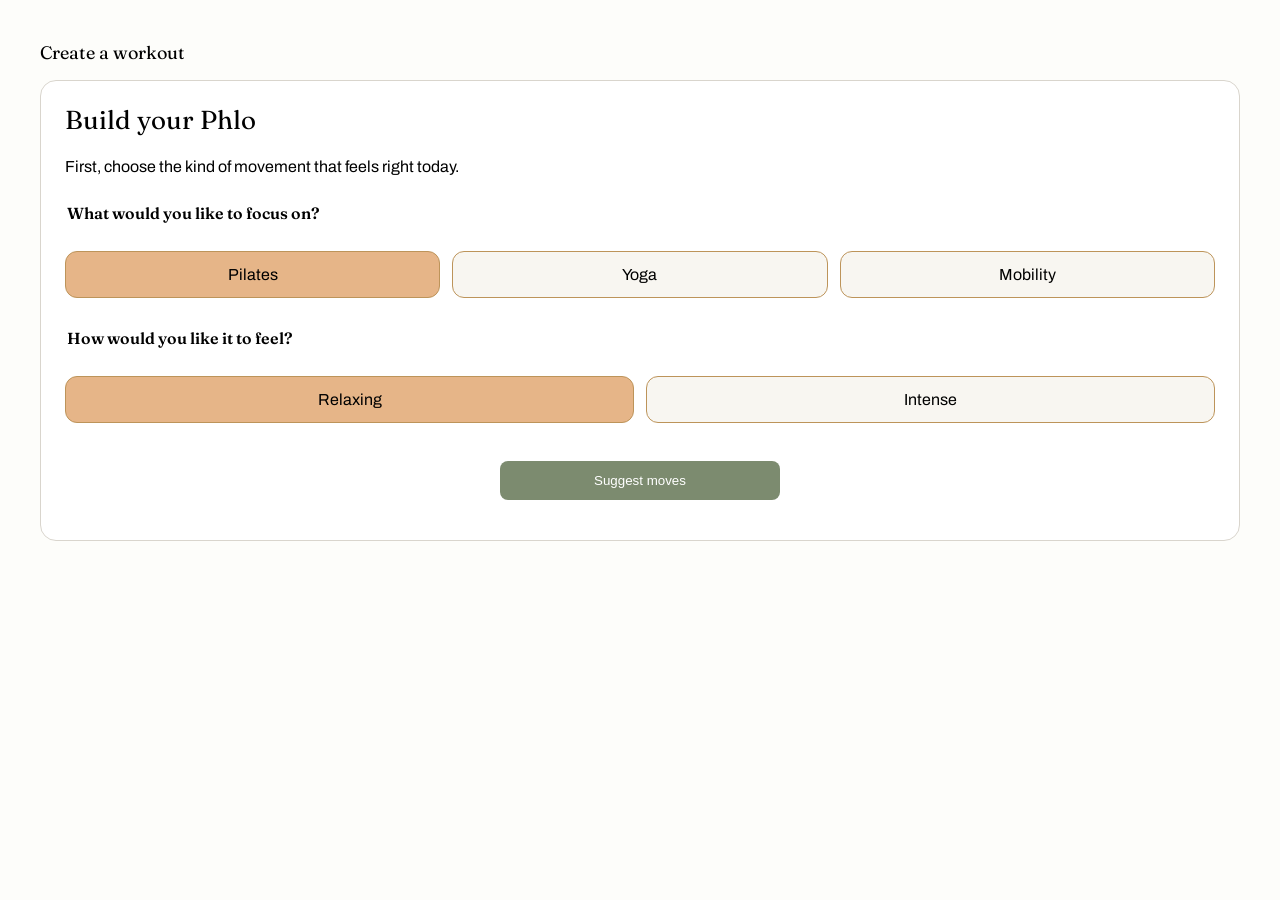
==== create-workout.html @ 98a05dc1 "Add files via upload" ====
<!DOCTYPE html>
<html lang="en">

<head>
  <meta charset="UTF-8">
  <meta name="viewport" content="width=device-width, initial-scale=1.0">
  <title>Create a workout · Phlo</title>

  <link rel="stylesheet" href="styles.css">
</head>

<body class="create-workout-page">

  <main>

    <h3>Create a workout</h3>

    <section class="workout-form">

  <h2>Build your Phlo</h2>

  <p class="form-intro">
    First, choose the kind of movement that feels right today.
  </p>

  <fieldset class="choice-group">
    <legend>What would you like to focus on?</legend>

   <div class="choice-options focus-options">
      <label class="choice-card">
        <input type="radio" name="focus" value="Pilates" checked>
        <span>Pilates</span>
      </label>

      <label class="choice-card">
        <input type="radio" name="focus" value="Yoga">
        <span>Yoga</span>
      </label>

      <label class="choice-card">
        <input type="radio" name="focus" value="Mobility">
        <span>Mobility</span>
      </label>
    </div>
  </fieldset>

  <fieldset class="choice-group">
    <legend>How would you like it to feel?</legend>

    <div class="choice-options">
      <label class="choice-card">
        <input type="radio" name="intensity" value="Relaxing" checked>
        <span>Relaxing</span>
      </label>

      <label class="choice-card">
        <input type="radio" name="intensity" value="Intense">
        <span>Intense</span>
      </label>
    </div>
  </fieldset>

  <button class="create-workout-button" type="button">
    Suggest moves
  </button>

  <p class="workout-result"></p>

</section>
<section class="suggested-moves-screen">

  <h2>Your suggested moves</h2>

  <p class="suggestions-intro">
    Here's some moves to get you started.
    You can customise it before saving.
  </p>

  <div class="suggested-exercises">

    <button class="exercise-choice" type="button" aria-pressed="true">
      <span>Cat-cow</span>
      <span class="exercise-choice-status">✓ Added</span>
    </button>

    <button class="exercise-choice" type="button" aria-pressed="true">
      <span>Child's pose</span>
      <span class="exercise-choice-status">✓ Added</span>
    </button>

    <button class="exercise-choice" type="button" aria-pressed="true">
      <span>Bridge</span>
      <span class="exercise-choice-status">✓ Added</span>
    </button>

    <button class="exercise-choice" type="button" aria-pressed="false">
      <span>Downward dog</span>
      <span class="exercise-choice-status">+ Add</span>
    </button>
    <button class="exercise-choice" type="button" aria-pressed="false">
  <span>Hundred</span>
  <span class="exercise-choice-status">+ Add</span>
</button>

<button class="exercise-choice" type="button" aria-pressed="false">
  <span>Roll up</span>
  <span class="exercise-choice-status">+ Add</span>
</button>

<button class="exercise-choice" type="button" aria-pressed="false">
  <span>Plank</span>
  <span class="exercise-choice-status">+ Add</span>
</button>

<button class="exercise-choice" type="button" aria-pressed="false">
  <span>Side plank</span>
  <span class="exercise-choice-status">+ Add</span>
</button>

  </div>

  <button class="create-workout-button suggest-different-button" type="button">
  Suggest different moves
</button>

 <button class="create-workout-button continue-to-durations-button" type="button">
  Continue to customise
</button>

</section>
<section class="duration-screen">

  <h2>Customise your Phlo</h2>

  <p>
    Adjust how long each move lasts and the rest between exercises.
  </p>

  <div class="duration-exercise-list"></div>

  <label for="rest-duration">Rest between exercises</label>

  <select id="rest-duration">
    <option value="0">No rest</option>
    <option value="10" selected>10 seconds</option>
    <option value="20">20 seconds</option>
    <option value="30">30 seconds</option>
  </select>

  <button class="create-workout-button review-workout-button" type="button">
  Review your Phlo
</button>

</section>
<section class="review-screen">

  <h2>Review your Phlo</h2>

  <p>
    Happy with your moves? Give your Phlo a name before saving it.
  </p>

  <label for="flow-name">Name your Phlo</label>
  <input
    id="flow-name"
    type="text"
    value="Morning Flow - short"
    maxlength="40"
  >

  <div class="review-summary">

    <h3>Your Phlo</h3>

    <div id="review-exercise-list"></div>

    <div class="review-stats">
      <p>
        <span>Moves</span>
        <strong id="review-move-count">0</strong>
      </p>

      <p>
        <span>Rest between exercises</span>
        <strong id="review-rest">10 seconds</strong>
      </p>

      <p>
        <span>Total time</span>
        <strong id="review-total-time">0 min</strong>
      </p>
    </div>

  </div>

  <button class="create-workout-button save-flow-button" type="button">
    Save Phlo
  </button>

</section>
<section class="flow-saved-screen">

  <div class="flow-saved-check" aria-hidden="true">✓</div>

  <h2>
    <span id="saved-flow-name">Your flow</span>
    added to your home screen
  </h2>

  <p>You can start this workout anytime from “My Phlos.”</p>

  <a class="add-workout-button return-home-button" href="index.html">
    Return home
  </a>

</section>

    <section class="generated-workout">

     <h3 class="generated-workout-title">Your workout is ready</h3>

      <h4 class="generated-workout-title"></h4>

      <p class="generated-workout-details"></p>

      <p class="generated-workout-description"></p>

      <button class="start-generated-workout">Start workout</button>

    </section>


    <section class="workout-screen">

      <h2>Let's move</h2>

      <p class="workout-screen-details"></p>

      <div class="exercise-card">
        <h3>Cat-cow</h3>
        <p>60 seconds</p>
      </div>

      <div class="exercise-card">
        <h3>Child's pose</h3>
        <p>60 seconds</p>
      </div>

      <button class="next-exercise-button">Next exercise</button>

      <button class="reset-workout-button">End workout</button>

    </section>
    <section class="workout-complete">
  <h1>Workout complete!</h1>
  <a class="add-workout-button return-home-button" href="index.html">Return home</a>
</section>
  </main>

  <script src="script.js"></script>

</body>

</html>
---- styles.css ----
@import url('https://fonts.googleapis.com/css2?family=Archivo:wght@400;500;600&family=Fraunces:wght@400;500;600&display=swap');
body {
  background-color: #FDFDFA;
  font-family: 'Archivo', sans-serif;
  margin: 0;
  padding: 24px;
}
p {
  font-size: 16px;
  line-height: 1.5;
  font-weight: 400;
}
header,
main {
  max-width: 600px;
}
h1 {
  font-family: 'Fraunces', serif;
  font-size: 40px;
  color: #515938;
}

h2 {
  font-family: 'Fraunces', serif;
  font-size: 26px;
  font-weight: 400;
  line-height: 30px;
  margin-top: 8px;
  margin-bottom: 20px;
}

h3 {
  font-family: 'Fraunces', serif;
  font-size: 18px;
  font-weight: 400;
  line-height: 22px;
  margin-bottom: 8px;
}
.workout-card {
  background-color: F8F6F1;
  padding: 16px;
  border-radius: 20px;
  border: 1px solid #D9D9D9;
  flex: 0 0 80%;
}
.workout-container {
  display: flex;
  gap: 12px;
  overflow-x: auto;
}
.workout-card p {
  margin-top: 4px;
  margin-bottom: 20px;
}
.workout-card button {
  padding: 12px 20px;
  border: none;
  border-radius: 8px;
  cursor: pointer;
  background-color: #7C8B6F;
  color: white;
}
.intro {
  font-size: 16px;
  line-height: 22px;
  font-weight: 400;
}
.workout-card p {
  font-size: 12px;
  line-height: 13px;
  font-weight: 400;
}

  .add-workout-button {
  display: block;
  width: fit-content;
  margin: 12px auto 0;
  padding: 12px 20px;
  background-color: #7C8B6F;
  border-radius: 16px;
  font-family: 'Archivo', sans-serif;
  font-size: 18px;
  color: #F8F6F1;
  text-decoration: none;
  cursor: pointer;

}
.explore-item {
  display: flex;
  align-items: center;
  gap: 16px;
  padding: 16px 0;
  border-bottom: 1px solid #e2ddd5;
}
.explore-icon {
  width: 48px;
  height: 48px;
  border-radius: 50%;
  background-color: #e2e9d9;
  display: flex;
  align-items: center;
  justify-content: center;
  flex-shrink: 0;
}
.section-heading {
  display: flex;
  justify-content: space-between;
  align-items: baseline;
}
.section-heading a {
  font-family: 'Archivo', sans-serif;
  font-size: 14px;
  font-weight: 400;
  color: #333333;
  text-decoration: none;
}
.tips {
  margin-top: 20px;
}
.tips h2 {
  margin-bottom: 24px;
}

.tips-container {
  display: flex;
  gap: 12px;
  overflow-x: auto;
}

.tip-card {
  flex: 0 0 220px;
  min-height: 130px;
  box-sizing: border-box;
  background-color: #f5f1ea;
  padding: 16px;
  border: 1px solid #d9d5cd;
  border-radius: 16px;
}
.tip-category {
  margin: 0 0 8px;
  font-family: 'Archivo', sans-serif;
  font-size: 14px;
  font-weight: 500;
  color: #7C8B6F;
}

.tip-text {
  margin: 0;
  font-family: 'Archivo', sans-serif;
  font-size: 16px;
  line-height: 1.25;
  font-weight: 400;
}
.faqs {
  margin-top: 48px;
}

.faq-question {
  display: flex;
  justify-content: space-between;
  align-items: center;
  padding: 20px 0;
  border-bottom: 1px solid #e2ddd5;
}

.faq-question h3 {
  margin: 0;
  padding-right: 20px;
  font-family: 'Archivo', sans-serif;
  font-size: 16px;
  line-height: 1.5;
  font-weight: 500;
}

.faq-question span {
  font-size: 24px;
  color: #7C8B6F;
}
.faq-answer {
  margin: 0;
  padding: 12px 0 20px;
  font-family: 'Archivo', sans-serif;
  font-size: 16px;
  line-height: 1.4;
  font-weight: 400;
  color: #767A6C;
}
.bottom-nav {
  display: flex;
  justify-content: space-between;
  align-items: center;
  margin-top: 48px;
  padding: 16px 24px;
  background-color: #7C8B6F;
}

.bottom-nav a {
  font-family: 'Archivo', sans-serif;
  font-size: 12px;
  font-weight: 400;
  color: white;
  text-decoration: none;
}
@media (min-width: 701px) {

  header,
  main {
    max-width: 1200px;
    margin-left: auto;
    margin-right: auto;
  }

  .workout-container {
    overflow-x: visible;
  }

  .workout-card {
    flex: 1;
  }

  .tips-container {
    overflow-x: visible;
  }

  .tip-card {
    flex: 1;
  }


}
.workout-card img {
  width: 100%;
  height: 160px;
  object-fit: cover;
  border-radius: 12px;
}
.workout-actions {
  display: flex;
  align-items: center;
  gap: 8px;
}

.edit-button {
  width: 40px;
  height: 40px;
  padding: 0;
  background-color: transparent;
  border: 1px solid #d9d5cd;
  border-radius: 50%;
  cursor: pointer;
  display: flex;
align-items: center;
justify-content: center;
}


.my-phlos-heading {
  display: flex;
  justify-content: space-between;
  align-items: baseline;
}

.my-phlos-heading h3 {
  margin: 0;
  font-size: 20px;
}

.my-phlos-heading a {
  font-family: 'Archivo', sans-serif;
  font-size: 14px;
  color: #333333;
  text-decoration: none;
}
button:focus-visible,
a:focus-visible {
  outline: 3px solid #E6B588;
  outline-offset: 3px;
}

.recs-card {
  background-color: #DEE4D6;
  padding: 16px;
  border-radius: 20px;
  border: 1px solid #767A6C;
  flex: 0 0 80%;
}
.recs-container {
  display: flex;
  gap: 12px;
  overflow-x: auto;
}
.recs-card p {
  margin-top: 4px;
  margin-bottom: 16px;
}
.recs-card button {
  padding: 12px 24px;
  border: none;
  border-radius: 8px;
  cursor: pointer;
  background-color: #7C8B6F;
  color: white;
}

@media (min-width: 701px) {

  header,
  main {
    max-width: 1200px;
    margin-left: auto;
    margin-right: auto;
  }

  .recs-container {
    overflow-x: visible;
  }

  .recs-card {
    flex: 1;
  }

  .recs-container {
    overflow-x: visible;
  }

  .recs-card {
    flex: 1;
  }

}
.workout-form {
  display: none;
}
.workout-form {
  margin-top: 16px;
  padding: 16px 24px 24px;
  background-color: white;
  border: 1px solid #d9d5cd;
  border-radius: 16px;
}

.workout-form label {
  display: block;
  margin-top: 16px;
  margin-bottom: 6px;
}

.workout-form select {
  width: 100%;
  padding: 10px;
  font-family: 'Archivo', sans-serif;
  border: 1px solid #d9d5cd;
  border-radius: 8px;
}
.create-workout-button {
  padding: 12px 24px;
  border: none;
  border-radius: 8px;
  cursor: pointer;
  background-color: #7C8B6F;
  color: white;  
}
.create-workout-button {
  margin-top: 16px;
}
.workout-result {
  margin: 16px 0 0;
  font-size: 16px;
  font-weight: 600;
  color: #7C8B6F;
}
.generated-workout {
  display: none;
}
.generated-workout {
  padding: 24px;
  margin-top: 24px;
  background-color: #e2e9d9;
  border-radius: 16px;
}

.generated-workout h3 {
  margin-top: 0;
}

.generated-workout-details {
  margin: 8px 0 20px;
}
.workout-screen {
  display: none;
}
.generated-workout {
  display: none;
}
.exercise-card:not(:first-of-type) {
  display: none;
}
.next-exercise-button {
  padding: 12px 24px;
  border: none;
  border-radius: 8px;
  cursor: pointer;
  background-color: #7C8B6F;
  color: white;  
}
.reset-workout-button {
  padding: 12px 24px;
  border: 2px solid #7C8B6F;
  border-radius: 8px;
  cursor: pointer;
  color: 333333;  
}
.workout-screen-actions {
  display: flex;
  gap: 60px;
}
.create-workout-page .workout-form {
  display: block;
}
.workout-complete {
  display: none;
  min-height: 100vh;
  flex-direction: column;
  justify-content: flex-start;
padding-top: 100px;

  align-items: center;
  text-align: center;
  gap: 16px;
  box-sizing: border-box;
}
.workout-complete h2 {
  margin-top: 0;
}
@media (max-width: 700px) {
  .create-workout-page .workout-screen {
    padding-top: 24px;
  }
}
.start-generated-workout {
  background-color: #FDFDFA;
  color: #333333;
  border: 1px solid #333333;
  border-radius: 12px;
  padding: 10px 16px;
  font-family: 'Archivo', sans-serif;
  font-size: 16px;
  cursor: pointer;
}
/* Workout preference choices */

.choice-group {
  border: none;
  padding: 0;
  margin: 24px 0;
  min-width: 0;
}

.choice-group legend {
  font-family: 'Fraunces', sans-serif;
  font-size: 16px;
  font-weight: 600;
  margin-bottom: 12px;
}

.choice-options {
  display: flex;
  gap: 12px;
  flex-wrap: wrap;
}

.choice-card {
  position: relative;
  display: flex;
  flex: 1 1 0;
  min-width: 90px;
  align-items: center;
  justify-content: center;
  padding: 14px 10px;
  border: 1px solid #BD945A;
  border-radius: 12px;
  background-color: #F8F6F1;
  color: #000000;
  font-family: 'Archivo', sans-serif;
  font-size: 16px;
  text-align: center;
  cursor: pointer;
}

/* Hide the default radio while keeping it accessible */
.choice-card input {
  position: absolute;
  width: 1px;
  height: 1px;
  opacity: 0;
}

/* Highlight the selected option */
.choice-card:has(input:checked) {
  background-color: #E6B588;
}

/* Show keyboard focus clearly */
.choice-card:has(input:focus-visible) {
  outline: 3px solid #000000;
  outline-offset: 3px;
}
/* Keep the three workout choices equal width */
.focus-options {
  display: grid;
  grid-template-columns: repeat(3, minmax(0, 1fr));
  gap: 12px;
}

.focus-options .choice-card {
  min-width: 0;
  padding-left: 6px;
  padding-right: 6px;
  box-sizing: border-box;
}

/* Centre and lengthen the Suggest moves button */
.create-workout-button {
  display: block;
  width: 100%;
  max-width: 280px;
  margin: 32px auto 0;
  box-sizing: border-box;
}
/* Suggested moves screen */
.suggested-moves-screen {
  display: none;
  padding: 24px;
  border: 1px solid #D9D5CD;
  border-radius: 18px;
  background-color: #FFFFFF;
  box-sizing: border-box;
}

.suggested-moves-screen h2 {
  margin-top: 0;
  font-family: 'Fraunces', serif;
}

.suggestions-intro {
  font-family: 'Archivo', sans-serif;
  font-size: 16px;
  line-height: 1.5;
}

.suggested-exercises {
  display: grid;
  gap: 12px;
  margin: 24px 0;
}

/* Individual exercise cards */
.exercise-choice {
  display: flex;
  align-items: center;
  justify-content: space-between;
  gap: 12px;
  width: 100%;
  padding: 14px 16px;
  border: 1px solid #DBDBD8;
  border-radius: 12px;
  background-color: #FFFFFF;
  color: #000000;
  font-family: 'Archivo', sans-serif;
  font-size: 16px;
  text-align: left;
  cursor: pointer;
  box-sizing: border-box;
}

/* Suggested moves start selected */
.exercise-choice[aria-pressed="true"] {
  background-color: #E6B588;
}

.exercise-choice-status {
  white-space: nowrap;
  font-size: 14px;
}

/* Ask for another set of suggestions */
.suggest-different-button {
  display: block;
  width: 100%;
  margin-bottom: 12px;
}

.create-workout-button.suggest-different-button {
  background-color: #FFFFFF;
  color: #000000;
  border: 1px solid #DBDBD8;
}
.continue-to-durations-button {
  margin-top: 12px;
}

.suggest-different-button {
  margin-bottom: 12px;
}


/* Clear keyboard focus */
.exercise-choice:focus-visible,
.suggest-different-button:focus-visible,
.continue-to-durations-button:focus-visible {
  outline: 3px solid #819176;
  outline-offset: 3px;
}
.duration-screen {
  display: none;
  padding: 24px;
  border: 1px solid #D9D5CD;
  border-radius: 18px;
  background-color: #FFFFFF;
  box-sizing: border-box;
}

.duration-screen h2 {
  margin-top: 0;
  font-family: 'Fraunces', serif;
}
/* Exercise duration rows */

.duration-exercise-list {
  display: grid;
  gap: 12px;
  margin: 24px 0;
}

.duration-exercise {
  display: flex;
  align-items: center;
  justify-content: space-between;
  gap: 12px;
  padding: 14px 16px;
  border: 1px solid #D9D5CD;
  border-radius: 12px;
  background-color: #FFFFFF;
  box-sizing: border-box;
}

.duration-exercise label {
  font-family: 'Archivo', sans-serif;
  font-size: 16px;
  color: #000000;
}

.exercise-duration,
.duration-screen #rest-duration {
  max-width: 140px;
  padding: 8px 28px 8px 10px;
  border: 1px solid #D9D5CD;
  border-radius: 8px;
  background-color: #FFFFFF;
  color: #000000;
  font-family: 'Archivo', sans-serif;
  font-size: 14px;
  appearance: none;
-webkit-appearance: none;

background-image: url("data:image/svg+xml,%3Csvg xmlns='http://www.w3.org/2000/svg' width='12' height='12' viewBox='0 0 24 24' fill='none' stroke='%23000000' stroke-width='2' stroke-linecap='round' stroke-linejoin='round'%3E%3Cpath d='M6 9l6 6 6-6'/%3E%3C/svg%3E");
background-repeat: no-repeat;
background-position: right 14px center;
background-size: 12px 12px;

padding: 8px 36px 8px 10px;
}
.duration-screen label[for="rest-duration"] {
  display: block;
  margin-bottom: 12px;
}
.duration-screen #rest-duration {
  display: block;
}

/* Review your flow */
.review-screen {
  display: none;
  padding: 24px;
  border: 1px solid #D9D5CD;
  border-radius: 18px;
  background-color: #FFFFFF;
  box-sizing: border-box;
}

.review-screen h2 {
  margin-top: 0;
  font-family: 'Fraunces', serif;
}

.review-screen > p {
  font-family: 'Archivo', sans-serif;
  font-size: 16px;
  line-height: 1.5;
}

.review-screen label {
  display: block;
  margin: 24px 0 8px;
  font-family: 'Archivo', sans-serif;
  font-weight: 600;
}

#flow-name {
  width: 100%;
  padding: 12px;
  border: 1px solid #D9D5CD;
  border-radius: 10px;
  background-color: #FFFFFF;
  color: #000000;
  font-family: 'Archivo', sans-serif;
  font-size: 16px;
  box-sizing: border-box;
}

.review-summary {
  margin-top: 24px;
  padding: 16px;
  border: 1px solid #D9D5CD;
  border-radius: 12px;
  background-color: #FFFFFF;
}

.review-summary h3 {
  margin-top: 0;
  font-family: 'Fraunces', serif;
}

#review-exercise-list p {
  margin: 10px 0;
  font-family: 'Archivo', sans-serif;
  font-size: 15px;
  line-height: 1.5;
}

.review-stats {
  display: grid;
  gap: 8px;
  margin-top: 20px;
  padding-top: 12px;
  border-top: 1px solid #D9D5CD;
}

.review-stats p {
  display: flex;
  justify-content: space-between;
  gap: 12px;
  margin: 0;
  font-family: 'Archivo', sans-serif;
  font-size: 14px;
}

.save-flow-button {
  display: block;
  width: 100%;
  max-width: 280px;
  margin: 24px auto 0;
}
/* Saved flow confirmation */
.flow-saved-screen {
  display: none;
  min-height: 60vh;
  padding: 48px 24px 32px;
  border-radius: 18px;
  box-sizing: border-box;
  text-align: center;
}

.flow-saved-check {
  display: flex;
  align-items: center;
  justify-content: center;
  width: 64px;
  height: 64px;
  margin: 24px auto;
  border-radius: 50%;
  background-color: #7C8B6F;
  color: #FFFFFF;
  font-size: 36px;
}

.flow-saved-screen h2 {
  margin: 24px 0 12px;
  font-family: 'Fraunces', serif;
  font-size: 24px;
  line-height: 1.3;
}

.flow-saved-screen p {
  font-family: 'Archivo', sans-serif;
  font-size: 14px;
  line-height: 1.5;
}

.flow-saved-screen .return-home-button {
  margin: 32px auto 0;
  font-family: 'Archivo', sans-serif;
  font-size: 16px;
}
/* Explore section spacing */
.explore {
  margin-top: 24px;
}

.explore .section-heading {
  margin-bottom: 4px;
}

.explore .explore-item:first-of-type {
  margin-top: 0;
  padding-top: 4px;
}
/* Recommended section spacing */
.recs {
  margin-top: 40px;
}
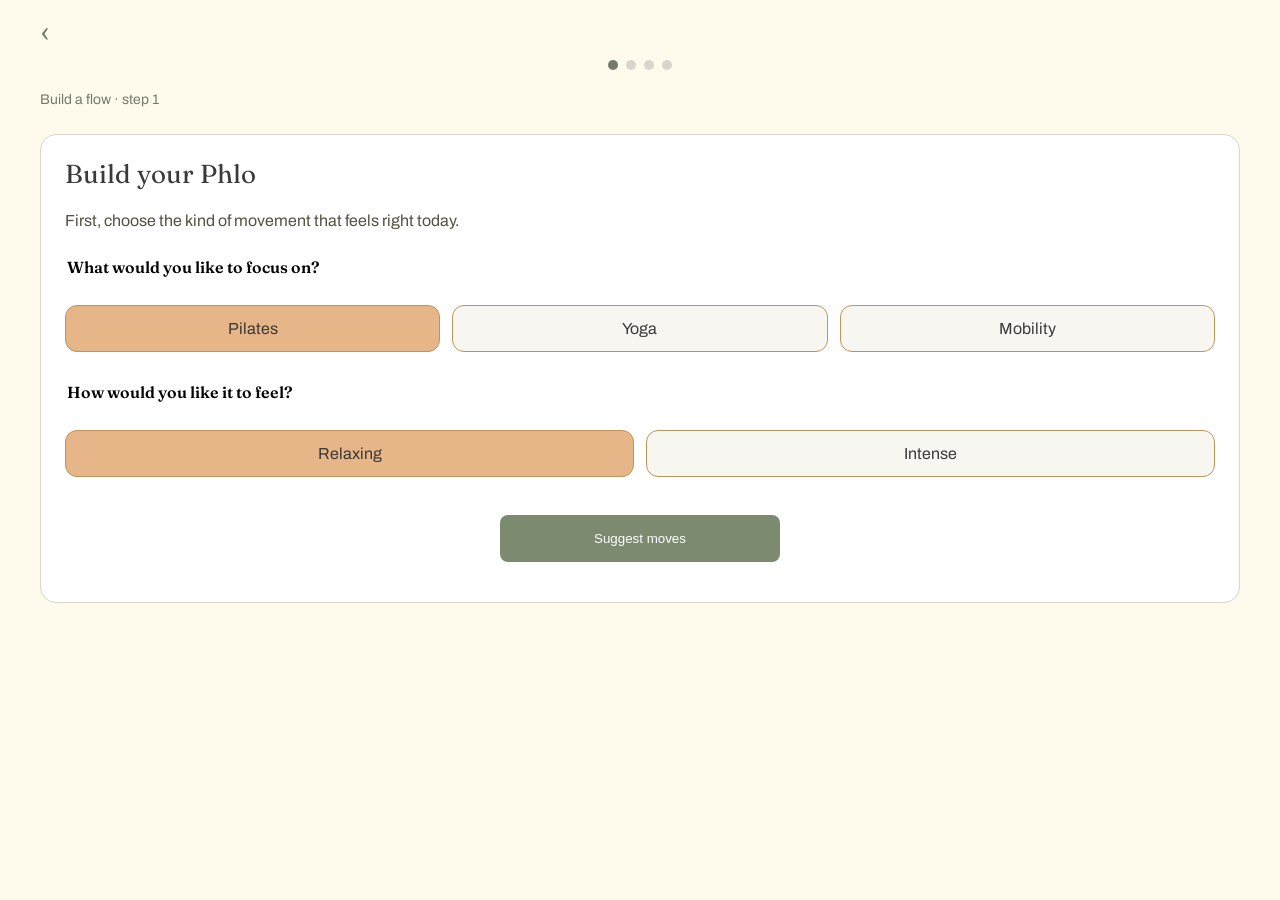
==== commit b75097f6: "Add files via upload" ====
--- a/create-workout.html
+++ b/create-workout.html
@@ -13,7 +13,26 @@
 
   <main>
 
-    <h3>Create a workout</h3>
+<div class="flow-progress-header">
+
+  <button
+    class="flow-back-button"
+    type="button"
+    aria-label="Go back"
+  >
+    ‹
+  </button>
+
+  <div class="flow-progress-dots" aria-label="Step 1 of 4">
+    <span class="flow-progress-dot active"></span>
+    <span class="flow-progress-dot"></span>
+    <span class="flow-progress-dot"></span>
+    <span class="flow-progress-dot"></span>
+  </div>
+
+  <p class="flow-step-label">Build a flow · step 1</p>
+
+</div>
 
     <section class="workout-form">
 
@@ -59,6 +78,7 @@
       </label>
     </div>
   </fieldset>
+  </fieldset>
 
   <button class="create-workout-button" type="button">
     Suggest moves
@@ -67,6 +87,22 @@
   <p class="workout-result"></p>
 
 </section>
+
+<section class="suggestions-loading-screen"
+         role="status"
+         aria-live="polite">
+
+  <div class="loading-spinner" aria-hidden="true"></div>
+
+  <h2 id="loading-title">Putting together your flow...</h2>
+
+<p id="loading-description">
+  Finding moves to suit your preferences.
+</p>
+
+</section>
+
+
 <section class="suggested-moves-screen">
 
   <h2>Your suggested moves</h2>
--- a/styles.css
+++ b/styles.css
@@ -1,14 +1,15 @@
 @import url('https://fonts.googleapis.com/css2?family=Archivo:wght@400;500;600&family=Fraunces:wght@400;500;600&display=swap');
 body {
-  background-color: #FDFDFA;
+  background-color: #FEFBED;
   font-family: 'Archivo', sans-serif;
   margin: 0;
-  padding: 24px;
+  padding: 20px;
 }
 p {
   font-size: 16px;
   line-height: 1.5;
   font-weight: 400;
+  color: #545141;
 }
 header,
 main {
@@ -27,6 +28,7 @@
   line-height: 30px;
   margin-top: 8px;
   margin-bottom: 20px;
+  color: #3A3A3A;
 }
 
 h3 {
@@ -35,6 +37,7 @@
   font-weight: 400;
   line-height: 22px;
   margin-bottom: 8px;
+  color: #3A3A3A
 }
 .workout-card {
   background-color: F8F6F1;
@@ -74,15 +77,17 @@
   .add-workout-button {
   display: block;
   width: fit-content;
-  margin: 12px auto 0;
-  padding: 12px 20px;
+  margin: 20px auto 0;
+  padding: 12px 24px;
   background-color: #7C8B6F;
-  border-radius: 16px;
-  font-family: 'Archivo', sans-serif;
-  font-size: 18px;
+  border:#515938;
+  border-radius: 14px;
+  font-family: 'Archivo', sans-serif;
+  font-size: 16px;
   color: #F8F6F1;
   text-decoration: none;
   cursor: pointer;
+  box-shadow: 0 4px 3px rgba(0, 0, 0, 0.12);
 
 }
 .explore-item {
@@ -131,7 +136,7 @@
   flex: 0 0 220px;
   min-height: 130px;
   box-sizing: border-box;
-  background-color: #f5f1ea;
+  background-color: #f4e7d2;
   padding: 16px;
   border: 1px solid #d9d5cd;
   border-radius: 16px;
@@ -343,6 +348,7 @@
   display: block;
   margin-top: 16px;
   margin-bottom: 6px;
+  color: #3A3A3A
 }
 
 .workout-form select {
@@ -353,7 +359,7 @@
   border-radius: 8px;
 }
 .create-workout-button {
-  padding: 12px 24px;
+  padding: 16px 24px;
   border: none;
   border-radius: 8px;
   cursor: pointer;
@@ -480,7 +486,7 @@
   border: 1px solid #BD945A;
   border-radius: 12px;
   background-color: #F8F6F1;
-  color: #000000;
+  color: #3E3E3E;
   font-family: 'Archivo', sans-serif;
   font-size: 16px;
   text-align: center;
@@ -502,7 +508,7 @@
 
 /* Show keyboard focus clearly */
 .choice-card:has(input:focus-visible) {
-  outline: 3px solid #000000;
+  outline: 3px solid #3A3A3A;
   outline-offset: 3px;
 }
 /* Keep the three workout choices equal width */
@@ -565,7 +571,7 @@
   border: 1px solid #DBDBD8;
   border-radius: 12px;
   background-color: #FFFFFF;
-  color: #000000;
+  color: #3A3A3A;
   font-family: 'Archivo', sans-serif;
   font-size: 16px;
   text-align: left;
@@ -592,7 +598,7 @@
 
 .create-workout-button.suggest-different-button {
   background-color: #FFFFFF;
-  color: #000000;
+  color: #3A3A3A;
   border: 1px solid #DBDBD8;
 }
 .continue-to-durations-button {
@@ -657,7 +663,7 @@
   border: 1px solid #D9D5CD;
   border-radius: 8px;
   background-color: #FFFFFF;
-  color: #000000;
+  color: #3A3A3A;
   font-family: 'Archivo', sans-serif;
   font-size: 14px;
   appearance: none;
@@ -704,6 +710,7 @@
   margin: 24px 0 8px;
   font-family: 'Archivo', sans-serif;
   font-weight: 600;
+  color: #3A3A3A;
 }
 
 #flow-name {
@@ -712,7 +719,7 @@
   border: 1px solid #D9D5CD;
   border-radius: 10px;
   background-color: #FFFFFF;
-  color: #000000;
+  color: #3A3A3A;
   font-family: 'Archivo', sans-serif;
   font-size: 16px;
   box-sizing: border-box;
@@ -818,4 +825,175 @@
 /* Recommended section spacing */
 .recs {
   margin-top: 40px;
+}
+
+/* Flow progress header */
+.flow-progress-header {
+  display: flex;
+  flex-direction: column;
+  align-items: stretch;
+  width: 100%;
+  gap: 12px;
+  margin: 0 0 24px;
+}
+
+/* Back chevron — top left */
+.flow-back-button {
+  appearance: none;
+  -webkit-appearance: none;
+  display: block;
+  align-self: flex-start;
+  width: 32px;
+  height: 28px;
+  margin: 0;
+  padding: 0;
+  border: none;
+  background: transparent;
+  color: #767A6C;
+  font-family: 'Archivo', sans-serif;
+  font-size: 28px;
+  line-height: 1;
+  text-align: left;
+  cursor: pointer;
+}
+
+/* Four dots — centred */
+.flow-progress-dots {
+  display: flex;
+  justify-content: center;
+  align-items: center;
+  width: 100%;
+  gap: 8px;
+  margin: 0;
+}
+
+/* Inactive dots */
+.flow-progress-dot {
+  display: block;
+  width: 10px;
+  height: 10px;
+  flex-shrink: 0;
+  border-radius: 50%;
+  background-color: #D9D5CD;
+}
+
+/* Active dot */
+.flow-progress-dot.active {
+  background-color: #767A6C;
+}
+
+/* Step label — aligned with the back chevron */
+.flow-step-label {
+  display: block;
+  width: 100%;
+  margin: 8px 0 0;
+  padding: 0;
+  color: #767A6C;
+  font-family: 'Archivo', sans-serif;
+  font-size: 14px;
+  line-height: 1.4;
+  text-align: left;
+}
+
+/* Keyboard accessibility */
+.flow-back-button:focus-visible {
+  outline: 2px solid #767A6C;
+  outline-offset: 4px;
+  border-radius: 4px;
+}
+/* Suggestions loading screen */
+.suggestions-loading-screen {
+  display: none;
+  padding: 48px 24px;
+  border: 1px solid #D9D5CD;
+  border-radius: 18px;
+  background-color: #FFFFFF;
+  box-sizing: border-box;
+  text-align: center;
+}
+
+.loading-spinner {
+  width: 40px;
+  height: 40px;
+  margin: 0 auto 24px;
+  border: 4px solid #D9D5CD;
+  border-top-color: #767A6C;
+  border-radius: 50%;
+  animation: phlo-spin 0.8s linear infinite;
+}
+
+.suggestions-loading-screen h2 {
+  margin-top: 0;
+  font-family: 'Fraunces', serif;
+  font-size: 24px;
+  line-height: 1.3;
+}
+
+.suggestions-loading-screen p {
+  margin-bottom: 0;
+  color: #767A6C;
+  font-family: 'Archivo', sans-serif;
+  font-size: 16px;
+  line-height: 1.5;
+}
+
+@keyframes phlo-spin {
+  to {
+    transform: rotate(360deg);
+  }
+}
+/* Home screen: Add new workout card */
+.add-workout-button.home-add-workout-button {
+  display: flex;
+  align-items: center;
+  justify-content: space-between;
+  gap: 16px;
+  width: 100%;
+  box-sizing: border-box;
+  margin: 16px 0 0;
+  padding: 13px 16px;
+  background-color: #7C8B6F;
+  border: 1px solid #D9D9D9;
+  border-radius: 16px;
+  box-shadow: none;
+  color: #FFFFFF;
+  font-family: 'Fraunces', serif;
+  font-size: 20px;
+  line-height: 1.2;
+  text-decoration: none;
+}
+
+/* Plus icon */
+.add-workout-icon {
+  position: relative;
+  display: flex;
+  align-items: center;
+  justify-content: center;
+  flex-shrink: 0;
+  width: 35px;
+  height: 35px;
+  border-radius: 50%;
+  background-color: #FFFFFF;
+}
+
+.add-workout-icon::before,
+.add-workout-icon::after {
+  content: "";
+  position: absolute;
+  top: 50%;
+  left: 50%;
+  transform: translate(-50%, -50%);
+  background-color: #7C8B6F;
+  border-radius: 2px;
+}
+
+.add-workout-icon::before {
+  width: 22px;
+  height: 3px;
+}
+
+.add-workout-icon::after {
+  width: 3px;
+  height: 22px;
+
 }
